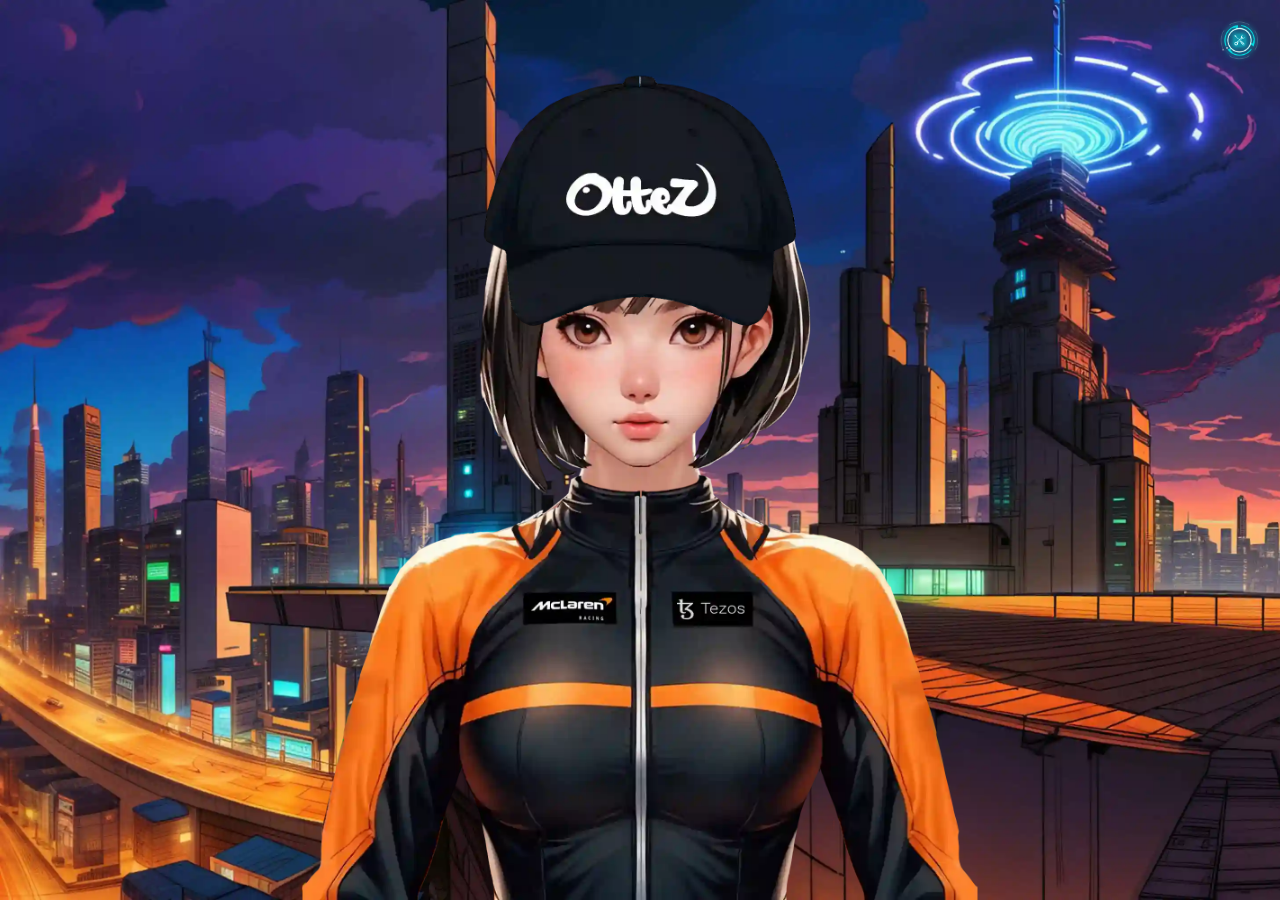
==== content/index.html @ 1fdd44cd "x" ====
<!DOCTYPE html>
<html lang="en">
  <head>
    <meta charset="UTF-8" />
    <meta name="viewport" content="width=device-width, initial-scale=1.0" />
    <title>Neon Vanguard</title>
    <style crossorigin="">
      body {
        display: flex;
        justify-content: center;
        align-items: center;
        height: 100vh;
        margin: 0;
      }

      .background {
        position: fixed;
        top: 0;
        left: 0;
        width: auto;
        height: 100%;
        object-fit: cover;
        object-position: center;
        z-index: -1;
      }

      .container {
        width: 100%;
        height: 100%;
        overflow: hidden;
      }

      .image-container {
        position: relative;
        width: auto;
        height: 100%;
        object-position: center;
      }

      .image {
        width: auto;
        height: 100%;
        object-fit: contain;
      }

      .overlay {
        transition: opacity 0.3s ease;
        position: absolute;
        top: 0;
        left: 50%;
        transform: translateX(-50%);
        right: auto;
      }

      .floating-buttons {
        position: absolute;
        top: 2vh;
        right: 2vh;
        display: flex;
        flex-direction: column;
        align-items: flex-end;
        z-index: 999;
      }

      .button-group-container {
        width: 50vw;
        height: 50vw;
        max-width: 2000px;
        max-height: 2000px;
        min-width: 100px;
        min-height: 100px;
        background-size: cover;
        background-position: center;
        background-repeat: no-repeat;
        border-radius: 10px;
        padding-top: 15%;
        padding-left: 5%;
        box-shadow: 0 4px 8px rgba(0, 0, 0, 0.2);
        display: flex;
        flex-direction: column;
        gap: 1vw;
        overflow: hidden;
        z-index: 1000;
      }

      .button-group-container {
        position: relative;
      }

      .menu-background {
        position: fixed;
        top: 0;
        left: 0;
        width: 100%;
        height: 100%;
        background-color: rgba(0, 0, 0, 0.5);
      }

      .menu-background-frame {
        transition: opacity 0.3s ease, transform 0.3s ease;
        position: absolute;
        display: flex;
        top: 0;
        left: 0;
        width: 100%;
        height: 100%;
        z-index: -1;
      }

      .toggle-button {
        display: flex;
        align-items: center;
        gap: 10px;
        font-size: 1.5vw;
      }

      .toggle-button.logo {
        width: 25vw;
        height: auto;
      }

      .toggle-button.switch {
        transition: opacity 0.3s ease, transform 0.3s ease;
        width: auto;
        height: 5vw;
        margin-right: 10px;
        cursor: pointer;
      }

      .toggle-button.slider {
        width: 100vw;
        height: 1vw;
        margin-right: 10px;
        cursor: pointer;
      }

      .toggle-button.switch.off {
        opacity: 1;
      }

      .toggle-button.switch.on {
        opacity: 1;
        transform: scale(1.1);
      }

      .middle-bottom-div {
        position: absolute;
        bottom: -5px;
        left: 50%;
        transform: translateX(-50%);
        color: white;
        padding: 5px 10px;
        border-radius: 5px;
        text-align: center;
        cursor: pointer;
      }

      .collapse-button img {
        width: 5vh;
        height: auto;
        cursor: pointer;
      }

      .collapse-button img:hover {
        opacity: 0.8;
      }

      .collapse-button button {
        padding: 1.5vh 3vh;
        background-color: #007bff;
        color: white;
        border: none;
        border-radius: 0.5vh;
        cursor: pointer;
        font-size: 2vh;
      }

      .collapse-button button:hover {
        background-color: #0056b3;
      }

      .hidden {
        display: none;
      }

      .loading {
        transition: opacity 1s ease, transform 0.3s ease;
        position: absolute;
        display: flex;
        top: 0;
        left: 0;
        width: 100%;
        height: 100%;
        background-color: rgb(0, 0, 0);
        object-fit: contain;
        z-index: 1001;
        pointer-events: none;
      }
    </style>
  </head>
  <body>
    <video id="loading-video" class="loading" loop muted></video>
    <div class="container" id="container">
      <img id="background" class="background" crossorigin="anonymous" />
      <div class="image-container">
        <img id="base-body" class="image overlay" crossorigin="anonymous" />
        <img id="body-armor" class="image overlay" crossorigin="anonymous" />
        <img id="head-armor" class="image overlay" crossorigin="anonymous" />
        <img id="body-clothes" class="image overlay" crossorigin="anonymous" />
        <img id="head-clothes" class="image overlay" crossorigin="anonymous" />
        <video
          id="aura-video"
          class="image overlay"
          muted
          crossorigin="anonymous"
        ></video>
        <video id="transition-body-video" class="image overlay" muted></video>
        <video id="transition-head-video" class="image overlay" muted></video>
      </div>
      <div class="floating-buttons" id="button-container">
        <div class="collapse-button" id="collapse-button">
          <img id="menu-toggle" alt="Collapse" />
        </div>
        <div id="button-group-container" class="button-group-container hidden">
          <!-- Menu Button -->
          <div class="toggle-button">
            <img id="buttonTransform" class="toggle-button logo" />
            <img id="toggle-img-all" class="toggle-button switch off" />
          </div>
          <div class="toggle-button">
            <img id="buttonHeadgear" class="toggle-button logo" />
            <img id="toggle-img-head" class="toggle-button switch off" />
          </div>
          <div class="toggle-button">
            <img id="buttonClothes" class="toggle-button logo" />
            <img id="toggle-img-body" class="toggle-button switch off" />
          </div>
          <div class="toggle-button">
            <img id="buttonAura" class="toggle-button logo" />
            <img id="toggle-img-aura" class="toggle-button switch off" />
          </div>
          <div class="toggle-button">
            <input
              class="toggle-button slider"
              type="range"
              id="slider"
              min="0"
              max="100"
              value="50"
            />
          </div>
          <div class="middle-bottom-div">
            <img id="buttonDownload" class="toggle-button logo" />
          </div>
          <img id="menu-box" class="menu-background-frame" />
          <!-- Menu Button -->
        </div>
        <div
          id="button-group-container-background"
          class="menu-background hidden"
        ></div>
      </div>
    </div>
    <script type="module" crossorigin="">
      const buttonDownload = document.getElementById("buttonDownload");
      const buttonTransform = document.getElementById("buttonTransform");
      const buttonHeadgear = document.getElementById("buttonHeadgear");
      const buttonClothes = document.getElementById("buttonClothes");
      const buttonAura = document.getElementById("buttonAura");
      const menuBox = document.getElementById("menu-box");
      const menuToggle = document.getElementById("menu-toggle");

      const slider = document.getElementById("slider");

      const allToggle = document.getElementById("toggle-img-all");
      const headToggle = document.getElementById("toggle-img-head");
      const bodyToggle = document.getElementById("toggle-img-body");
      const auraToggle = document.getElementById("toggle-img-aura");

      const bodyBase = document.getElementById("base-body");
      const bodyArmor = document.getElementById("body-armor");
      const headArmor = document.getElementById("head-armor");
      const bodyClothes = document.getElementById("body-clothes");
      const headClothes = document.getElementById("head-clothes");

      const aura = document.getElementById("aura-video");
      const transitionHead = document.getElementById("transition-head-video");
      const transitionBody = document.getElementById("transition-body-video");

      const container = document.getElementById("container");
      const loading = document.getElementById("loading-video");
      const background = document.getElementById("background");

      const buttonGroupContainer = document.getElementById(
        "button-group-container"
      );
      const buttonGroupContainerBackground = document.getElementById(
        "button-group-container-background"
      );
      const collapseButton = document.getElementById("collapse-button");

      let isAllActive = false;
      let isHeadActive = false;
      let isBodyActive = false;
      let isAuraActive = false;

      const contentImagePaths = {
        bodyBase: "./src/body.webp",
        background: "./src/background.webp",
        bodyClothes: "./src/body-clothes.webp",
        headClothes: "./src/head-clothes.webp",
        bodyArmor: "./src/body-armor.webp",
        headArmor: "./src/head-armor.webp",
      };

      const UIImagePaths = {
        buttonAura: "./src/UI/button-aura.webp",
        buttonClothes: "./src/UI/button-clothes.webp",
        buttonDownload: "./src/UI/button-download.webp",
        buttonHeadgear: "./src/UI/button-headgear.webp",
        buttonTransform: "./src/UI/button-transform.webp",
        menuBox: "./src/UI/menu-box.webp",
        menuToggle: "./src/UI/menu-button.webp",
      };

      const UIImagePathsBase64 = {
        buttonSwitchOn: "./src/UI/button-switch-on.webp",
        buttonSwitchOff: "./src/UI/button-switch-off.webp",
      };

      const videoPaths = {
        body: "./src/transition_body.webm",
        head: "./src/transition_head.webm",
        aura: "./src/aura.webm",
      };

      // new window.onload

      // Function to load an image and convert it to Base64
      const loadImageAsBase64 = (src) => {
        return new Promise((resolve, reject) => {
          const img = new Image();
          img.crossOrigin = "Anonymous"; // Ensure cross-origin images can be converted to Base64
          img.onload = () => {
            // Create a canvas to convert the image to Base64
            const canvas = document.createElement("canvas");
            canvas.width = img.width;
            canvas.height = img.height;
            const ctx = canvas.getContext("2d");
            ctx.drawImage(img, 0, 0);
            const dataURL = canvas.toDataURL("image/webp"); // Convert to Base64
            resolve(dataURL);
          };
          img.onerror = () => reject(new Error(`Failed to load image: ${src}`));
          img.src = src;
        });
      };

      const cache = {};

      window.onload = function () {
        console.log("start preload " + new Date().toLocaleTimeString());
        loading.style.opacity = 1;
        loading.src = "./src/UI/loading.webm";
        loading.onloadedmetadata = function () {
          loading.play();

          Promise.all(
            Object.entries(UIImagePathsBase64).map(([key, path]) =>
              loadImageAsBase64(path).then((base64) => {
                cache[key] = base64; // Store Base64 string in cache
              })
            )
          )
            .then(() => {
              allToggle.src = cache.buttonSwitchOff;
              headToggle.src = cache.buttonSwitchOff;
              bodyToggle.src = cache.buttonSwitchOff;
              auraToggle.src = cache.buttonSwitchOff;
            })
            .catch((error) => console.error(error.message));

          const loadImage = (imageElement, src) => {
            return new Promise((resolve, reject) => {
              imageElement.onload = () => resolve(imageElement);
              imageElement.onerror = () =>
                reject(new Error(`Failed to load image: ${src}`));
              imageElement.src = src;
            });
          };
          const loadVideo = (videoElement, src) => {
            return new Promise((resolve, reject) => {
              videoElement.onloadeddata = () => {
                videoElement.play();
                videoElement.onended = function () {
                  videoElement.currentTime = 0;
                  videoElement.style.opacity = 0;
                  videoElement.pause();
                  resolve(videoElement);
                };
              };
              videoElement.onerror = () =>
                reject(new Error(`Failed to load video: ${src}`));
              videoElement.src = src;
            });
          };

          // Create promises for all assets
          const promises = [
            loadImage(bodyBase, contentImagePaths.bodyBase),
            loadImage(bodyArmor, contentImagePaths.bodyArmor),
            loadImage(headArmor, contentImagePaths.headArmor),
            loadImage(bodyClothes, contentImagePaths.bodyClothes),
            loadImage(headClothes, contentImagePaths.headClothes),
            loadImage(background, contentImagePaths.background),

            loadVideo(aura, videoPaths.aura),
            loadVideo(transitionHead, videoPaths.head),
            loadVideo(transitionBody, videoPaths.body),

            loadImage(buttonAura, UIImagePaths.buttonAura),
            loadImage(buttonClothes, UIImagePaths.buttonClothes),
            loadImage(buttonDownload, UIImagePaths.buttonDownload),
            loadImage(buttonHeadgear, UIImagePaths.buttonHeadgear),
            loadImage(buttonTransform, UIImagePaths.buttonTransform),
            loadImage(menuBox, UIImagePaths.menuBox),
            loadImage(menuToggle, UIImagePaths.menuToggle),
          ];
          // Wait for all assets to load
          Promise.all(promises)
            .then(() => {
              console.log("finish preload " + new Date().toLocaleTimeString());

              headArmor.style.opacity = 0;
              bodyArmor.style.opacity = 0;

              aura.loop = true;
              aura.style.opacity = 0;

              transitionHead.style.opacity = 0;
              transitionBody.style.opacity = 0;

              background.style.opacity = 1;
              bodyBase.style.opacity = 1;
              bodyClothes.style.opacity = 1;
              headClothes.style.opacity = 1;

              setTimeout(() => {
                loading.style.opacity = 0;
              }, 250);
            })
            .catch((error) => {
              console.error(error.message);
            });
        };
      };

      //

      // window.onload = function () {
      //   console.log("start preload " + new Date().toLocaleTimeString());

      //   loading.style.opacity = 1;
      //   loading.src = "./src/UI/loading.webm";
      //   loading.onloadedmetadata = function () {
      //     loading.play();
      //   };

      //   container.style.display = "none";
      //   container.style.opacity = 0;

      //   // promise these
      //   bodyBase.src = imagePaths.bodyBase;
      //   bodyArmor.src = imagePaths.bodyArmor;
      //   headArmor.src = imagePaths.headArmor;
      //   bodyClothes.src = imagePaths.bodyClothes;
      //   headClothes.src = imagePaths.headClothes;

      //   aura.src = videoPaths.aura;
      //   transitionHead.src = videoPaths.head;
      //   transitionBody.src = videoPaths.body;

      //   background.src = imagePaths.background;

      //   Promise.all([preloadImages(), preloadVideos()]).then(() => {
      //     console.log("finish preload " + new Date().toLocaleTimeString());

      //     container.style.display = "block";
      //     container.style.opacity = 1;

      //     loading.style.opacity = 0;
      //     setImage("head", false);
      //     setImage("body", false);
      //     background.onload = function () {
      //       moveBackground(50);
      //     };
      //     // loading.remove();
      //   });
      // };

      // function preloadImages() {
      //   return new Promise((resolve) => {
      //     let loadedImages = 0;
      //     const totalImages = Object.values(imagePaths).flat().length;

      //     for (const key in imagePaths) {
      //       const img = new Image();
      //       img.src = imagePaths[key];
      //       img.onload = () => {
      //         loadedImages++;
      //         if (loadedImages === totalImages) resolve();
      //       };
      //       img.onerror = () => {
      //         loadedImages++;
      //         if (loadedImages === totalImages) resolve();
      //       };
      //     }
      //   });
      // }
      // function preloadVideos() {
      //   return new Promise((resolve) => {
      //     let loadedVideos = 0;
      //     const totalVideos = Object.keys(videoPaths).length;

      //     for (const key in videoPaths) {
      //       const video = document.createElement("video");
      //       video.src = videoPaths[key];
      //       video.onloadeddata = () => {
      //         loadedVideos++;
      //         if (loadedVideos === totalVideos) resolve();
      //       };
      //       video.onerror = () => {
      //         loadedVideos++;
      //         if (loadedVideos === totalVideos) resolve();
      //       };
      //     }
      //   });
      // }

      function setActiveToggle(element, activated) {
        // Use a small timeout to allow the transition to take effect before changing the image source
        setTimeout(() => {
          if (activated) {
            element.src = cache.buttonSwitchOn;
            element.classList.remove("off");
            element.classList.add("on");
          } else {
            element.src = cache.buttonSwitchOff;
            element.classList.remove("on");
            element.classList.add("off");
          }
        }, 100);
      }
      function playTransition(attribute, activated) {
        hideButtonGroup();

        let videoElement = null;
        if (attribute === "head") {
          videoElement = transitionHead;
        } else if (attribute === "body") {
          videoElement = transitionBody;
        }

        if (!activated) {
          videoElement.pause();
          videoElement.currentTime = videoElement.duration;
          videoElement.style.opacity = 1;
          // Start at the end

          let frame = 0;
          const stepBackward = () => {
            if (videoElement.currentTime > 0) {
              videoElement.currentTime = Math.max(
                videoElement.currentTime - 0.075,
                0
              );
              // Move back one frame (approximately 33ms for 30fps)
              videoElement.requestVideoFrameCallback(() => {
                stepBackward();
                // Call next frame
                if (frame === 1) setImage(attribute, activated);
                frame++;
              });
            } else {
              videoElement.pause();
              setTimeout(() => {
                videoElement.style.opacity = 0;
              }, 50);
              // Hide the video element
            }
          };
          stepBackward();
          // Start the reverse playback loop
        } else {
          videoElement.style.opacity = 1;
          videoElement.play();

          videoElement.onended = function () {
            setImage(attribute, activated);
            videoElement.pause();
            setTimeout(() => {
              videoElement.style.opacity = 0;
            }, 50);
          };

          // Handle video playback errors
          videoElement.onerror = function () {
            console.error(`Error playing transition video: ${videoSrc}`);
            videoElement.style.opacity = 0;
          };
        }
      }
      function setImage(attribute, activated) {
        if (attribute === "head") {
          if (activated) {
            headArmor.style.opacity = 1;
            headClothes.style.opacity = 0;
          } else {
            headArmor.style.opacity = 0;
            headClothes.style.opacity = 1;
          }
        } else if (attribute === "body") {
          if (activated) {
            bodyArmor.style.opacity = 1;
            bodyClothes.style.opacity = 0;
          } else {
            bodyArmor.style.opacity = 0;
            bodyClothes.style.opacity = 1;
          }
        }
      }

      function hideButtonGroup() {
        buttonGroupContainer.classList.add("hidden");
        buttonGroupContainerBackground.classList.add("hidden");
        collapseButton.classList.remove("hidden");

        // Remove the event listener
        document.removeEventListener("click", hideButtonGroupOnClickOutside);
      }
      function hideButtonGroupOnClickOutside(event) {
        if (
          !buttonGroupContainer.contains(event.target) &&
          !collapseButton.contains(event.target)
        ) {
          hideButtonGroup();
        }
      }

      function showButtonGroup() {
        buttonGroupContainer.classList.remove("hidden");
        buttonGroupContainerBackground.classList.remove("hidden");
        collapseButton.classList.add("hidden");
        document.addEventListener("click", hideButtonGroupOnClickOutside);
      }
      function toggleAllButtonHandler(element) {
        const currentSrc = element.src;
        var activated = element.classList.contains("off");
        isAllActive = activated;
        setActiveToggle(element, activated);

        toggleButtonHandler(headToggle, "head", isAllActive);
        toggleButtonHandler(bodyToggle, "body", isAllActive);
      }

      function toggleButtonHandler(element, attribute, forceCondition = null) {
        const currentSrc = element.src;
        var activated = element.classList.contains("off");

        if (forceCondition !== null) {
          if (attribute === "head") if (isHeadActive === forceCondition) return;
          if (attribute === "body") if (isBodyActive === forceCondition) return;

          activated = forceCondition;
        }

        if (attribute === "head") isHeadActive = activated;
        if (attribute === "body") isBodyActive = activated;

        setActiveToggle(element, activated);

        if (forceCondition === null) {
          if (isHeadActive && isBodyActive && !isAllActive) {
            setActiveToggle(allToggle, true);
          } else if ((!isHeadActive || !isBodyActive) && isAllActive) {
            setActiveToggle(allToggle, false);
          }
        }

        playTransition(attribute, activated);
      }

      function playAura(element) {
        var activated = element.classList.contains("off");
        setActiveToggle(element, activated);

        isAuraActive = activated;
        if (activated) {
          aura.style.opacity = 1;
          aura.play();
        } else {
          aura.style.opacity = 0;
          aura.pause();
        }
        hideButtonGroup();
      }
      function moveBackground(value) {
        const bgWidth = background.offsetWidth;
        const viewportWidth = window.innerWidth;
        const maxMovement = (bgWidth - viewportWidth) / 2;
        const mappedValue =
          (value / slider.max) * 2 * maxMovement - maxMovement;
        const clampedValue =
          Math.max(-maxMovement, Math.min(mappedValue, maxMovement)) -
          maxMovement;

        background.style.transform = `translateX(${clampedValue}px)`;
        return clampedValue;
      }

      function downloadImage(offsetX) {
        let canvasWidth = 1500,
          canvasHeight = 1500,
          canvas = document.createElement("canvas");
        canvas.height = canvasWidth;
        canvas.width = canvasHeight;
        let context = canvas.getContext("2d");

        let bgAspectRatio = background.width / background.height;
        let canvasAspectRatio = canvas.width / canvas.height;

        let bgDrawWidth, bgDrawHeight, bgOffsetX, bgOffsetY;

        if (bgAspectRatio > canvasAspectRatio) {
          // Background is wider than the canvas
          bgDrawWidth = canvas.height * bgAspectRatio;
          bgDrawHeight = canvas.height;
          bgOffsetX = (canvas.width - bgDrawWidth) / 2;
          bgOffsetY = 0;
        } else {
          // Background is taller than the canvas
          bgDrawWidth = canvas.width;
          bgDrawHeight = canvas.width / bgAspectRatio;
          bgOffsetX = 0;
          bgOffsetY = (canvas.height - bgDrawHeight) / 2;
        }

        // Adjust the offsetX for scaling
        let scaledOffsetX = offsetX * (bgDrawWidth / background.offsetWidth);

        // Draw the background image with the adjusted x-offset
        context.drawImage(
          background,
          scaledOffsetX,
          bgOffsetY,
          bgDrawWidth,
          bgDrawHeight
        );

        context.drawImage(bodyBase, 0, 0, canvasWidth, canvasHeight);

        if (isBodyActive)
          context.drawImage(bodyArmor, 0, 0, canvasWidth, canvasHeight);
        else context.drawImage(bodyClothes, 0, 0, canvasWidth, canvasHeight);

        if (isHeadActive)
          context.drawImage(headArmor, 0, 0, canvasWidth, canvasHeight);
        else context.drawImage(headClothes, 0, 0, canvasWidth, canvasHeight);

        if (isAuraActive)
          context.drawImage(aura, 0, 0, canvasWidth, canvasHeight);

        let link = document.createElement("a");
        link.href = canvas.toDataURL("image/png");
        link.download = "Neon-Vanguard.png";
        document.body.appendChild(link);
        link.click();
        document.body.removeChild(link);
      }
      // use html2canvas
      // function downloadImage() {
      //   hideButtonGroup();
      //   buttonContainer.style.opacity = 0;
      //   html2canvas(container, {
      //     allowTaint: true,
      //     useCORS: true,
      //   }).then(function (canvas) {
      //     const ctx = canvas.getContext("2d");
      //     const aura = document.getElementById("aura-video");
      //     ctx.drawImage(aura, 0, 0, canvas.width, canvas.height);
      //     const link = document.createElement("a");
      //     link.href = canvas.toDataURL("image/png");
      //     link.download = "Neon-Vanguard.png";
      //     link.click();
      //     buttonContainer.style.opacity = 1;
      //   });
      // }

      menuToggle.addEventListener("click", function () {
        showButtonGroup();
      });

      allToggle.addEventListener("click", function () {
        toggleAllButtonHandler(this);
      });
      headToggle.addEventListener("click", function () {
        toggleButtonHandler(this, "head");
      });
      bodyToggle.addEventListener("click", function () {
        toggleButtonHandler(this, "body");
      });
      auraToggle.addEventListener("click", function () {
        playAura(this);
      });
      slider.addEventListener("input", (e) => {
        moveBackground(e.target.value);
      });

      buttonDownload.addEventListener("click", () => {
        let offsetX = moveBackground(slider.value); // Get the x-offset
        downloadImage(offsetX);
      });
    </script>
  </body>
</html>
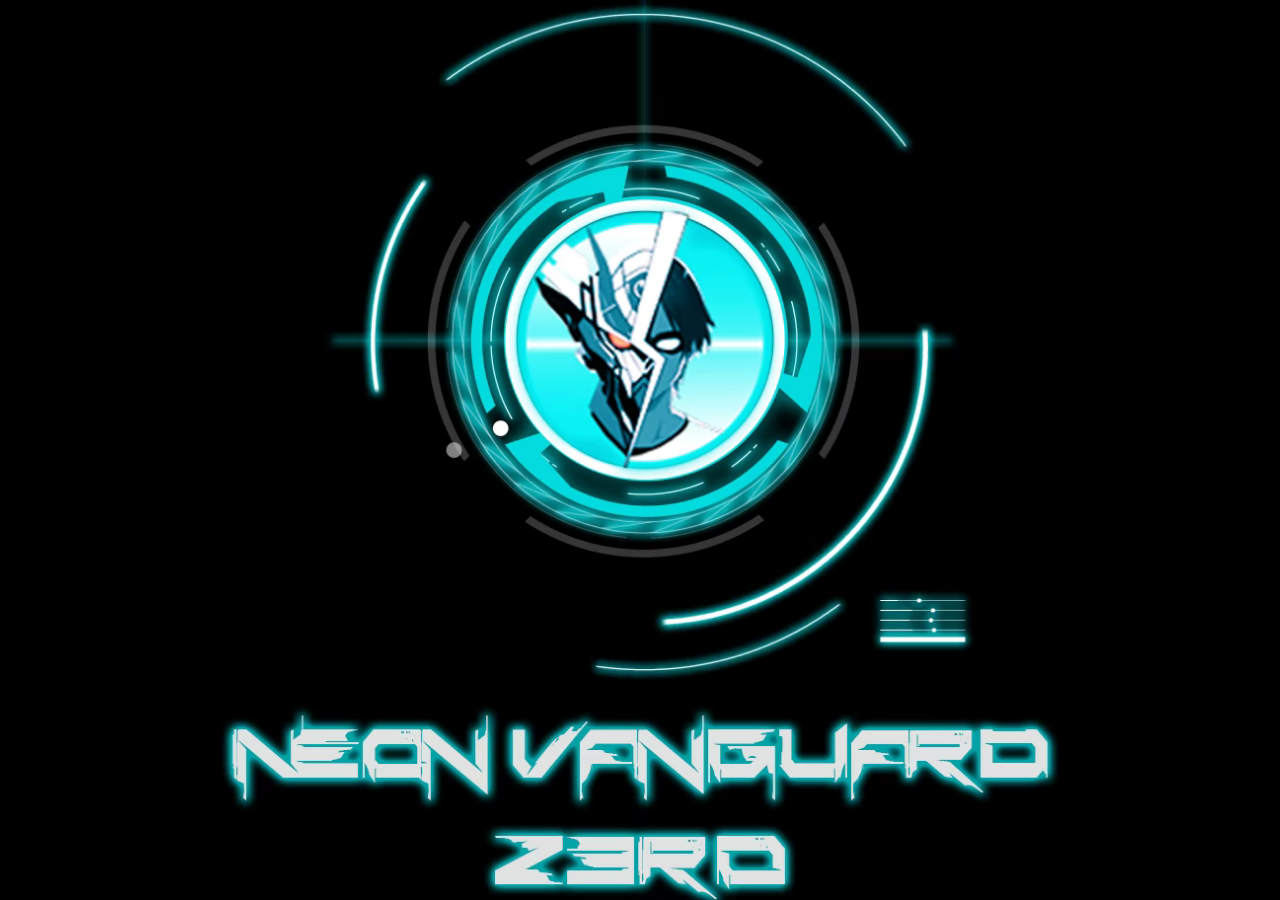
==== commit c5eaa059: "x" ====
--- a/content/index.html
+++ b/content/index.html
@@ -44,12 +44,14 @@
       }
 
       .overlay {
-        transition: opacity 0.3s ease;
         position: absolute;
         top: 0;
         left: 50%;
         transform: translateX(-50%);
         right: auto;
+      }
+      .opacity-ease {
+        transition: opacity 0.3s ease;
       }
 
       .floating-buttons {
@@ -204,8 +206,8 @@
       <img id="background" class="background" crossorigin="anonymous" />
       <div class="image-container">
         <img id="base-body" class="image overlay" crossorigin="anonymous" />
-        <img id="body-armor" class="image overlay" crossorigin="anonymous" />
-        <img id="head-armor" class="image overlay" crossorigin="anonymous" />
+        <img id="body-armor" class="image overlay opacity-ease" crossorigin="anonymous" />
+        <img id="head-armor" class="image overlay opacity-ease" crossorigin="anonymous" />
         <img id="body-clothes" class="image overlay" crossorigin="anonymous" />
         <img id="head-clothes" class="image overlay" crossorigin="anonymous" />
         <video
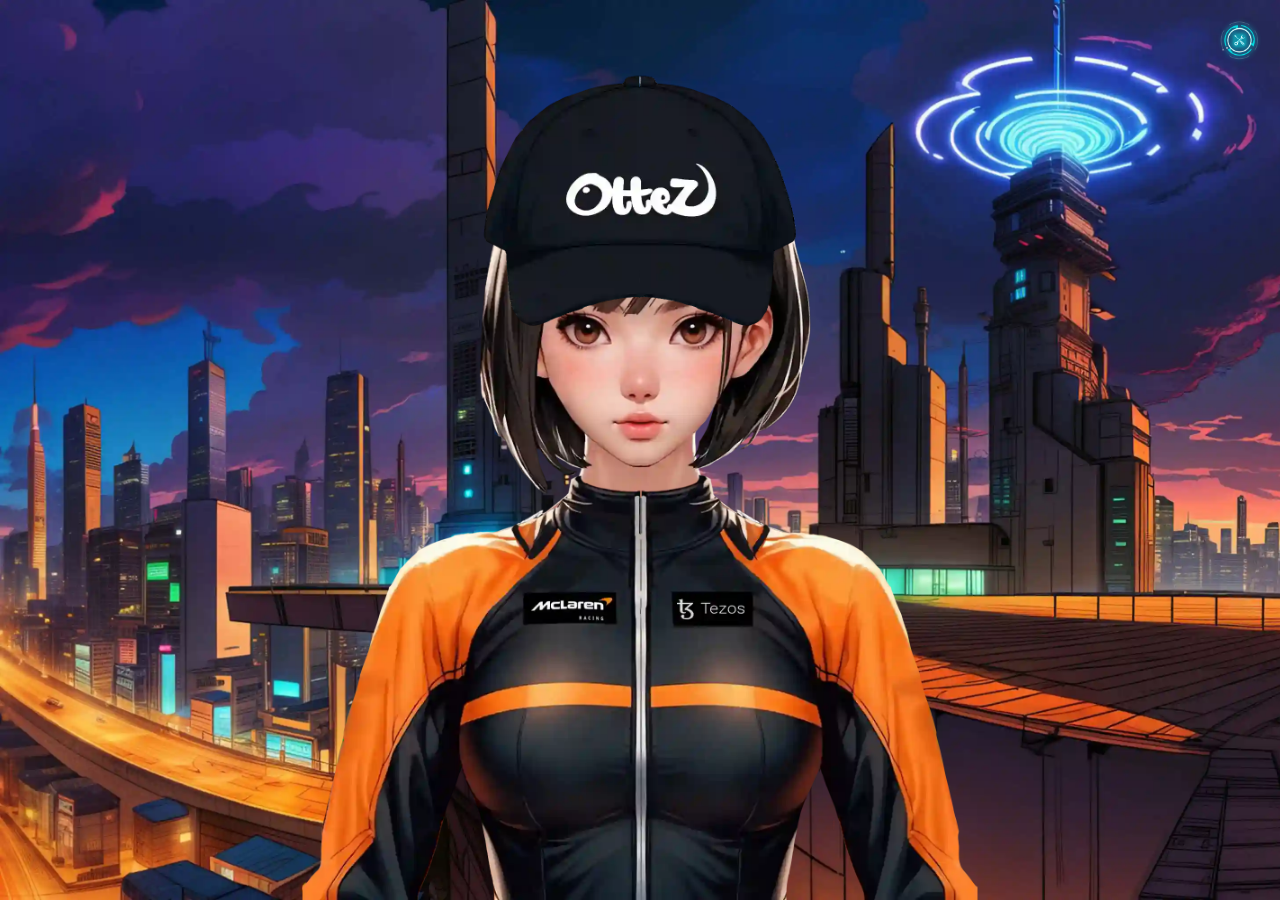
==== commit 800ee90e: "x" ====
--- a/content/index.html
+++ b/content/index.html
@@ -50,7 +50,10 @@
         transform: translateX(-50%);
         right: auto;
       }
-      .opacity-ease {
+      .opacity-ease-02 {
+        transition: opacity 0.2s ease;
+      }
+      .opacity-ease-03 {
         transition: opacity 0.3s ease;
       }
 
@@ -206,8 +209,8 @@
       <img id="background" class="background" crossorigin="anonymous" />
       <div class="image-container">
         <img id="base-body" class="image overlay" crossorigin="anonymous" />
-        <img id="body-armor" class="image overlay opacity-ease" crossorigin="anonymous" />
-        <img id="head-armor" class="image overlay opacity-ease" crossorigin="anonymous" />
+        <img id="body-armor" class="image overlay opacity-ease-02" crossorigin="anonymous" />
+        <img id="head-armor" class="image overlay opacity-ease-02" crossorigin="anonymous" />
         <img id="body-clothes" class="image overlay" crossorigin="anonymous" />
         <img id="head-clothes" class="image overlay" crossorigin="anonymous" />
         <video
@@ -216,8 +219,8 @@
           muted
           crossorigin="anonymous"
         ></video>
-        <video id="transition-body-video" class="image overlay" muted></video>
-        <video id="transition-head-video" class="image overlay" muted></video>
+        <video id="transition-body-video" class="image overlay opacity-ease-03" muted></video>
+        <video id="transition-head-video" class="image overlay opacity-ease-03" muted></video>
       </div>
       <div class="floating-buttons" id="button-container">
         <div class="collapse-button" id="collapse-button">
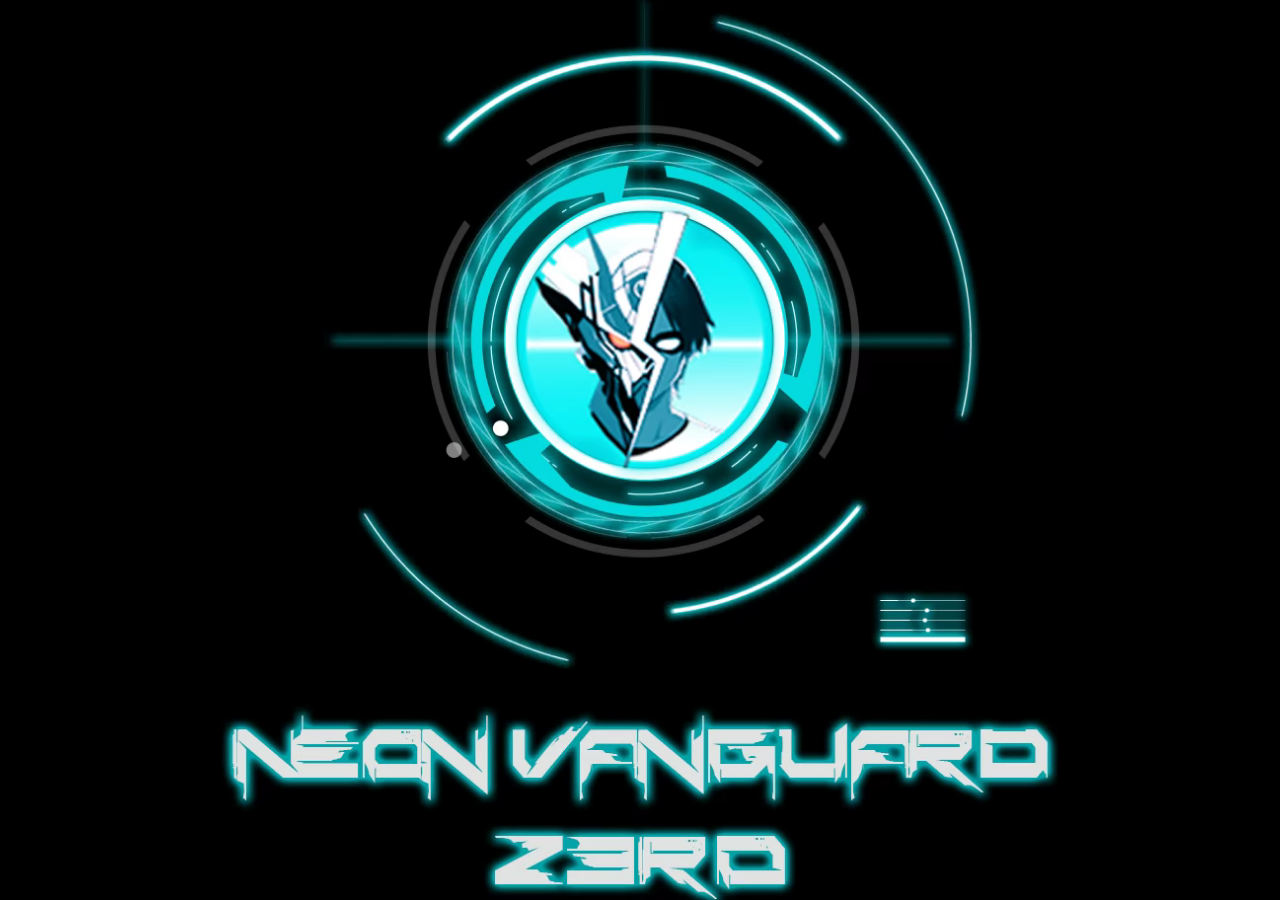
==== commit c13cfd55: "x" ====
--- a/content/index.html
+++ b/content/index.html
@@ -209,8 +209,16 @@
       <img id="background" class="background" crossorigin="anonymous" />
       <div class="image-container">
         <img id="base-body" class="image overlay" crossorigin="anonymous" />
-        <img id="body-armor" class="image overlay opacity-ease-02" crossorigin="anonymous" />
-        <img id="head-armor" class="image overlay opacity-ease-02" crossorigin="anonymous" />
+        <img
+          id="body-armor"
+          class="image overlay opacity-ease-02"
+          crossorigin="anonymous"
+        />
+        <img
+          id="head-armor"
+          class="image overlay opacity-ease-02"
+          crossorigin="anonymous"
+        />
         <img id="body-clothes" class="image overlay" crossorigin="anonymous" />
         <img id="head-clothes" class="image overlay" crossorigin="anonymous" />
         <video
@@ -219,8 +227,16 @@
           muted
           crossorigin="anonymous"
         ></video>
-        <video id="transition-body-video" class="image overlay opacity-ease-03" muted></video>
-        <video id="transition-head-video" class="image overlay opacity-ease-03" muted></video>
+        <video
+          id="transition-body-video"
+          class="image overlay opacity-ease-03"
+          muted
+        ></video>
+        <video
+          id="transition-head-video"
+          class="image overlay opacity-ease-03"
+          muted
+        ></video>
       </div>
       <div class="floating-buttons" id="button-container">
         <div class="collapse-button" id="collapse-button">
@@ -339,8 +355,6 @@
         aura: "./src/aura.webm",
       };
 
-      // new window.onload
-
       // Function to load an image and convert it to Base64
       const loadImageAsBase64 = (src) => {
         return new Promise((resolve, reject) => {
@@ -459,88 +473,6 @@
             });
         };
       };
-
-      //
-
-      // window.onload = function () {
-      //   console.log("start preload " + new Date().toLocaleTimeString());
-
-      //   loading.style.opacity = 1;
-      //   loading.src = "./src/UI/loading.webm";
-      //   loading.onloadedmetadata = function () {
-      //     loading.play();
-      //   };
-
-      //   container.style.display = "none";
-      //   container.style.opacity = 0;
-
-      //   // promise these
-      //   bodyBase.src = imagePaths.bodyBase;
-      //   bodyArmor.src = imagePaths.bodyArmor;
-      //   headArmor.src = imagePaths.headArmor;
-      //   bodyClothes.src = imagePaths.bodyClothes;
-      //   headClothes.src = imagePaths.headClothes;
-
-      //   aura.src = videoPaths.aura;
-      //   transitionHead.src = videoPaths.head;
-      //   transitionBody.src = videoPaths.body;
-
-      //   background.src = imagePaths.background;
-
-      //   Promise.all([preloadImages(), preloadVideos()]).then(() => {
-      //     console.log("finish preload " + new Date().toLocaleTimeString());
-
-      //     container.style.display = "block";
-      //     container.style.opacity = 1;
-
-      //     loading.style.opacity = 0;
-      //     setImage("head", false);
-      //     setImage("body", false);
-      //     background.onload = function () {
-      //       moveBackground(50);
-      //     };
-      //     // loading.remove();
-      //   });
-      // };
-
-      // function preloadImages() {
-      //   return new Promise((resolve) => {
-      //     let loadedImages = 0;
-      //     const totalImages = Object.values(imagePaths).flat().length;
-
-      //     for (const key in imagePaths) {
-      //       const img = new Image();
-      //       img.src = imagePaths[key];
-      //       img.onload = () => {
-      //         loadedImages++;
-      //         if (loadedImages === totalImages) resolve();
-      //       };
-      //       img.onerror = () => {
-      //         loadedImages++;
-      //         if (loadedImages === totalImages) resolve();
-      //       };
-      //     }
-      //   });
-      // }
-      // function preloadVideos() {
-      //   return new Promise((resolve) => {
-      //     let loadedVideos = 0;
-      //     const totalVideos = Object.keys(videoPaths).length;
-
-      //     for (const key in videoPaths) {
-      //       const video = document.createElement("video");
-      //       video.src = videoPaths[key];
-      //       video.onloadeddata = () => {
-      //         loadedVideos++;
-      //         if (loadedVideos === totalVideos) resolve();
-      //       };
-      //       video.onerror = () => {
-      //         loadedVideos++;
-      //         if (loadedVideos === totalVideos) resolve();
-      //       };
-      //     }
-      //   });
-      // }
 
       function setActiveToggle(element, activated) {
         // Use a small timeout to allow the transition to take effect before changing the image source
@@ -687,8 +619,10 @@
         if (forceCondition === null) {
           if (isHeadActive && isBodyActive && !isAllActive) {
             setActiveToggle(allToggle, true);
+            isAllActive = true;
           } else if ((!isHeadActive || !isBodyActive) && isAllActive) {
             setActiveToggle(allToggle, false);
+            isAllActive = false;
           }
         }
 
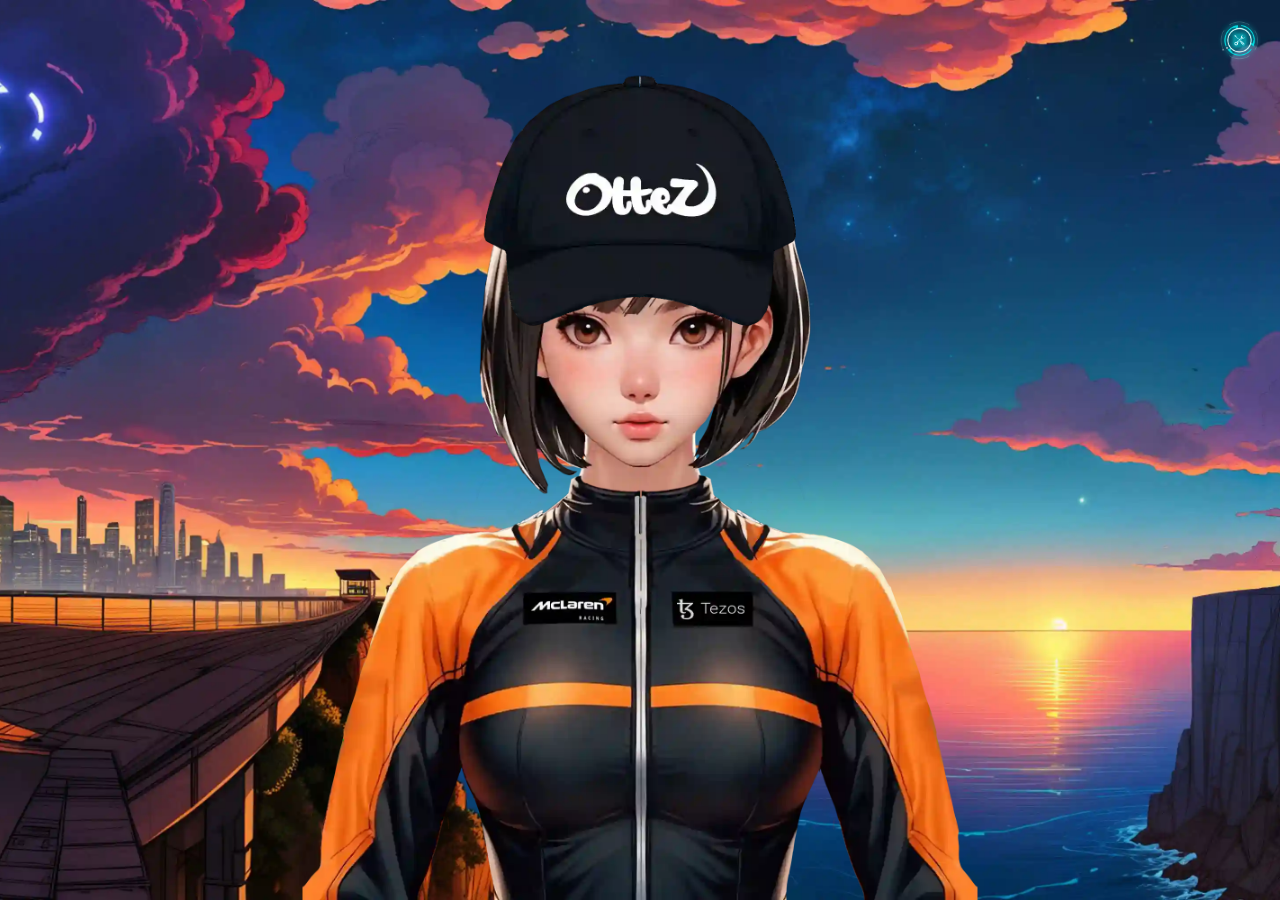
==== commit c941b116: "x" ====
--- a/content/index.html
+++ b/content/index.html
@@ -463,6 +463,8 @@
               bodyBase.style.opacity = 1;
               bodyClothes.style.opacity = 1;
               headClothes.style.opacity = 1;
+              
+              moveBackground(50);
 
               setTimeout(() => {
                 loading.style.opacity = 0;
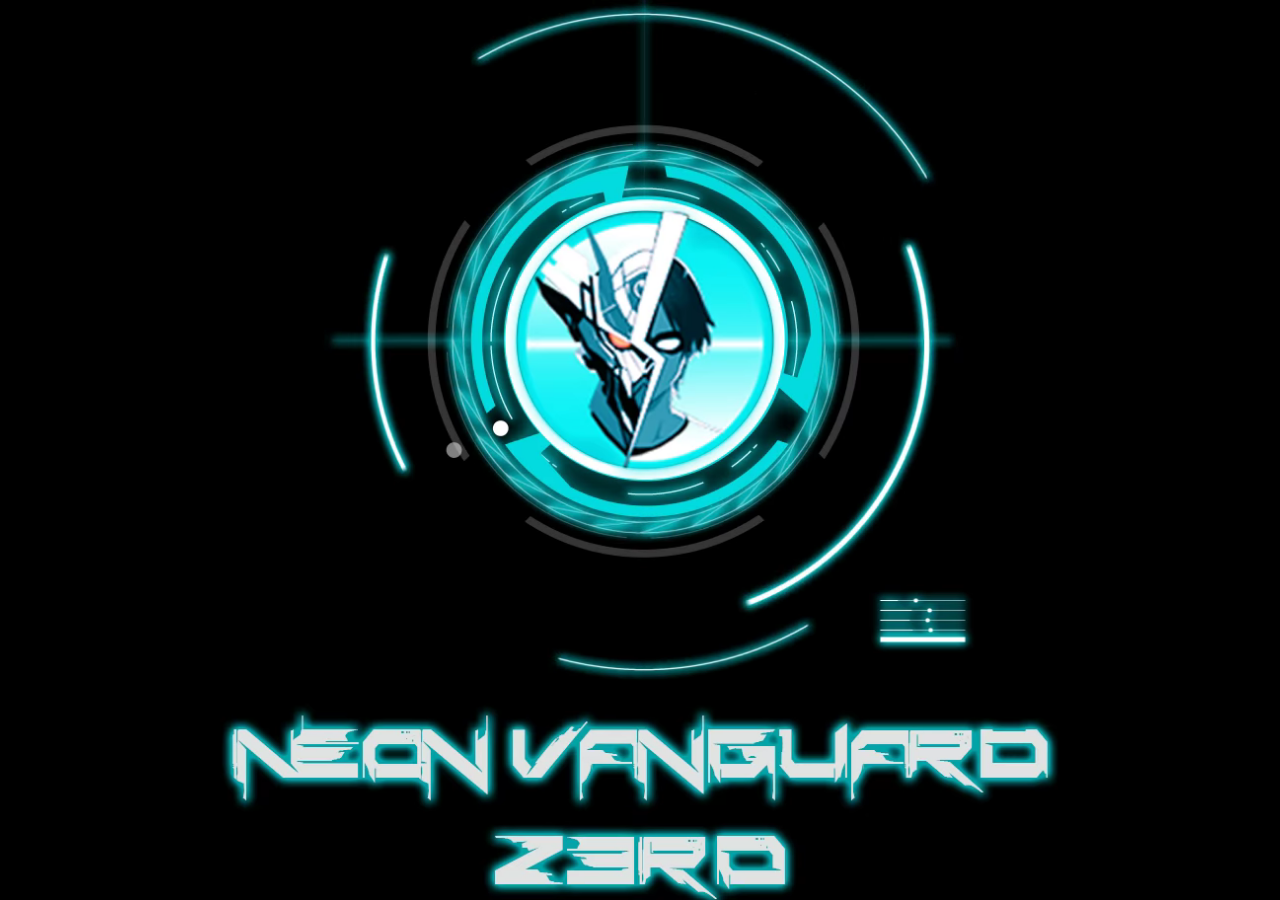
==== commit 63f4d7dd: "x" ====
--- a/content/index.html
+++ b/content/index.html
@@ -463,12 +463,9 @@
               bodyBase.style.opacity = 1;
               bodyClothes.style.opacity = 1;
               headClothes.style.opacity = 1;
-              
+
               moveBackground(50);
-
-              setTimeout(() => {
-                loading.style.opacity = 0;
-              }, 250);
+              loading.style.opacity = 0;
             })
             .catch((error) => {
               console.error(error.message);
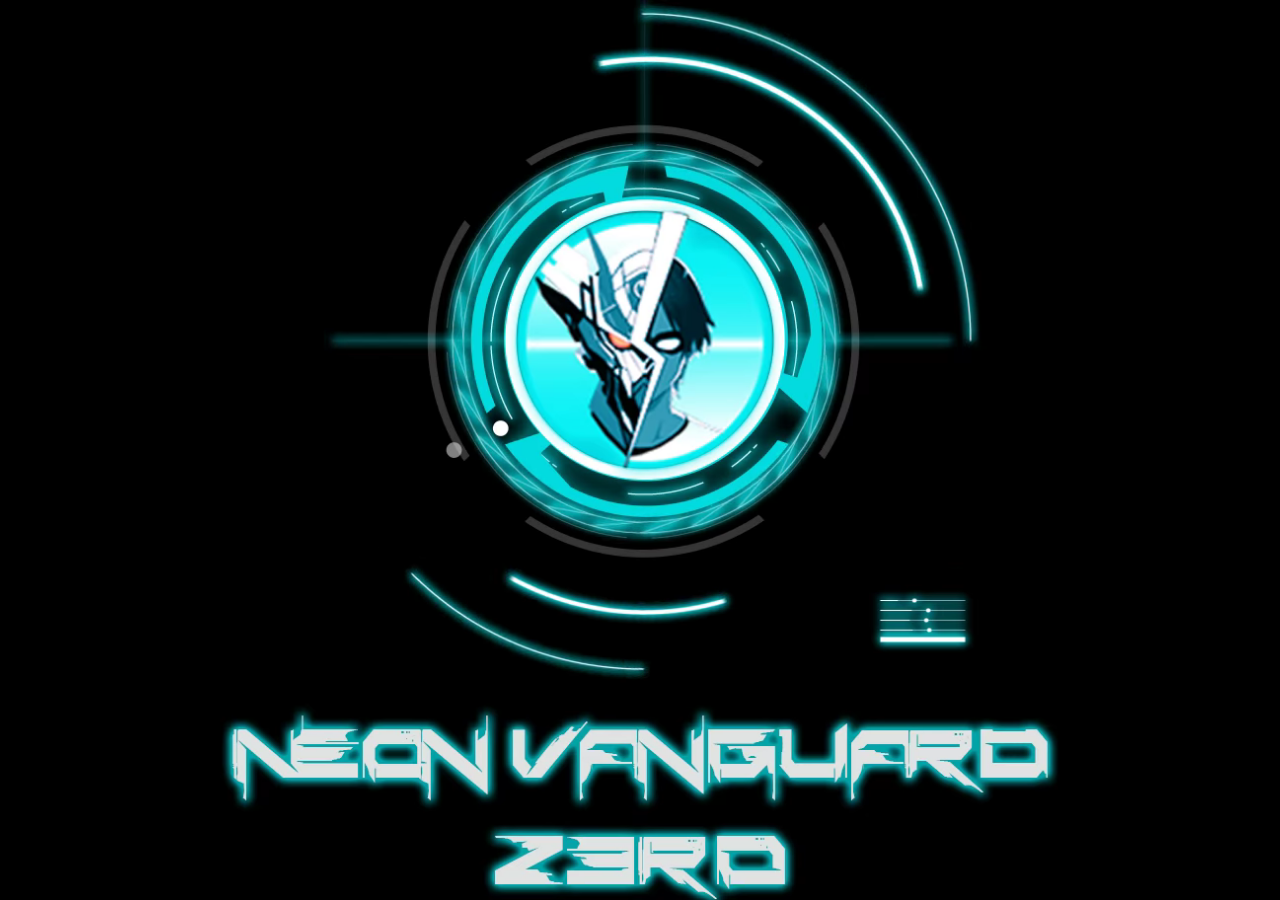
==== commit 1189fc0a: "x" ====
--- a/content/index.html
+++ b/content/index.html
@@ -120,7 +120,7 @@
       }
 
       .toggle-button.logo {
-        width: 25vw;
+        width: 30vw;
         height: auto;
       }
 
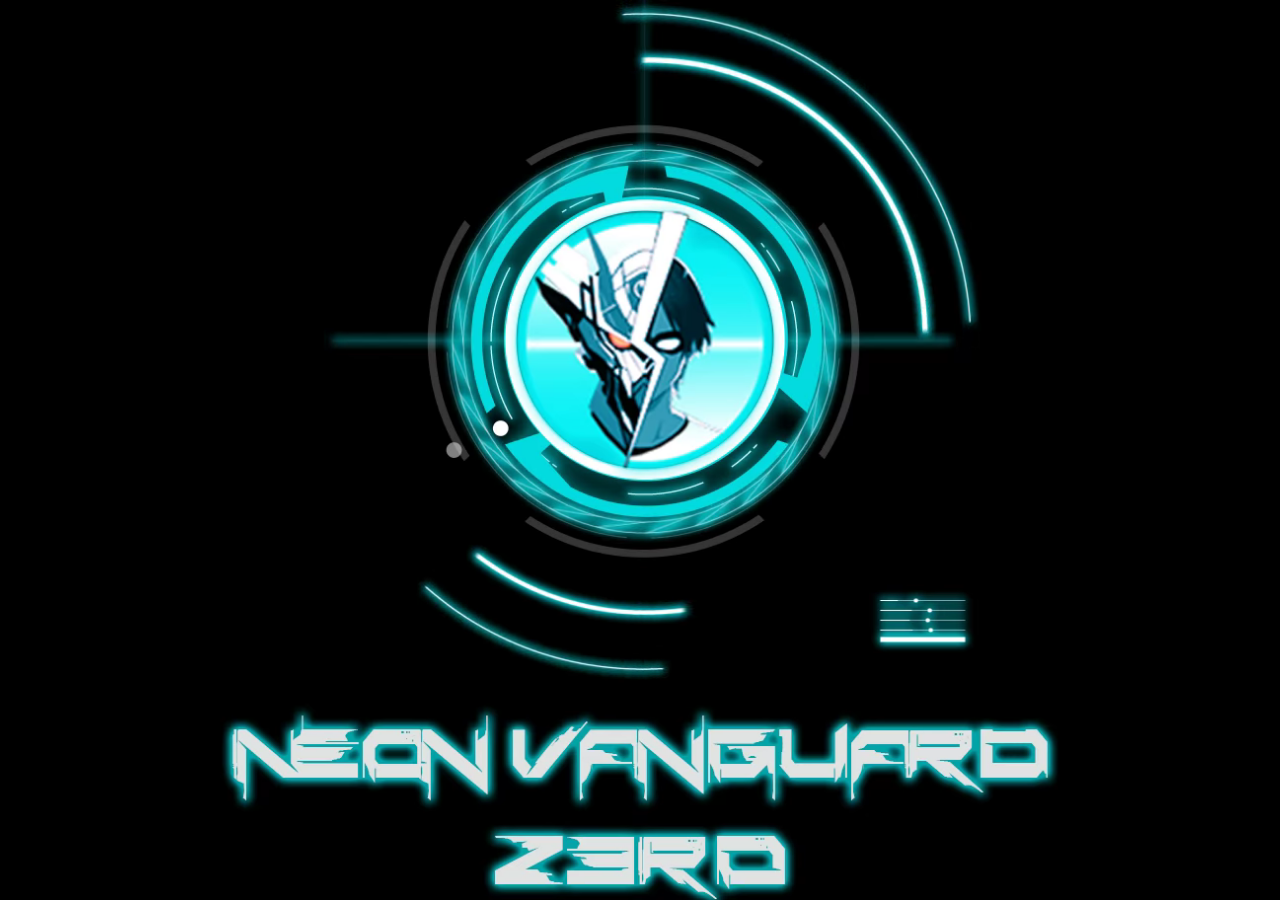
==== commit 682a24e6: "adjustment layer contents" ====
--- a/content/index.html
+++ b/content/index.html
@@ -43,12 +43,28 @@
         object-fit: contain;
       }
 
+      #aura-video {
+        z-index: 90; /* Highest z-index for the top layer */
+      }
+      #transition-head-video {
+        z-index: 80;
+      }
+      #head-armor {
+        z-index: 70;
+      }
+      #transition-body-video {
+        z-index: 60;
+      }
+      #body-armor {
+        z-index: 50;
+      }
       .overlay {
         position: absolute;
         top: 0;
         left: 50%;
         transform: translateX(-50%);
         right: auto;
+        z-index: 10; /* Give the static images a baseline z-index */
       }
       .opacity-ease-02 {
         transition: opacity 0.2s ease;
